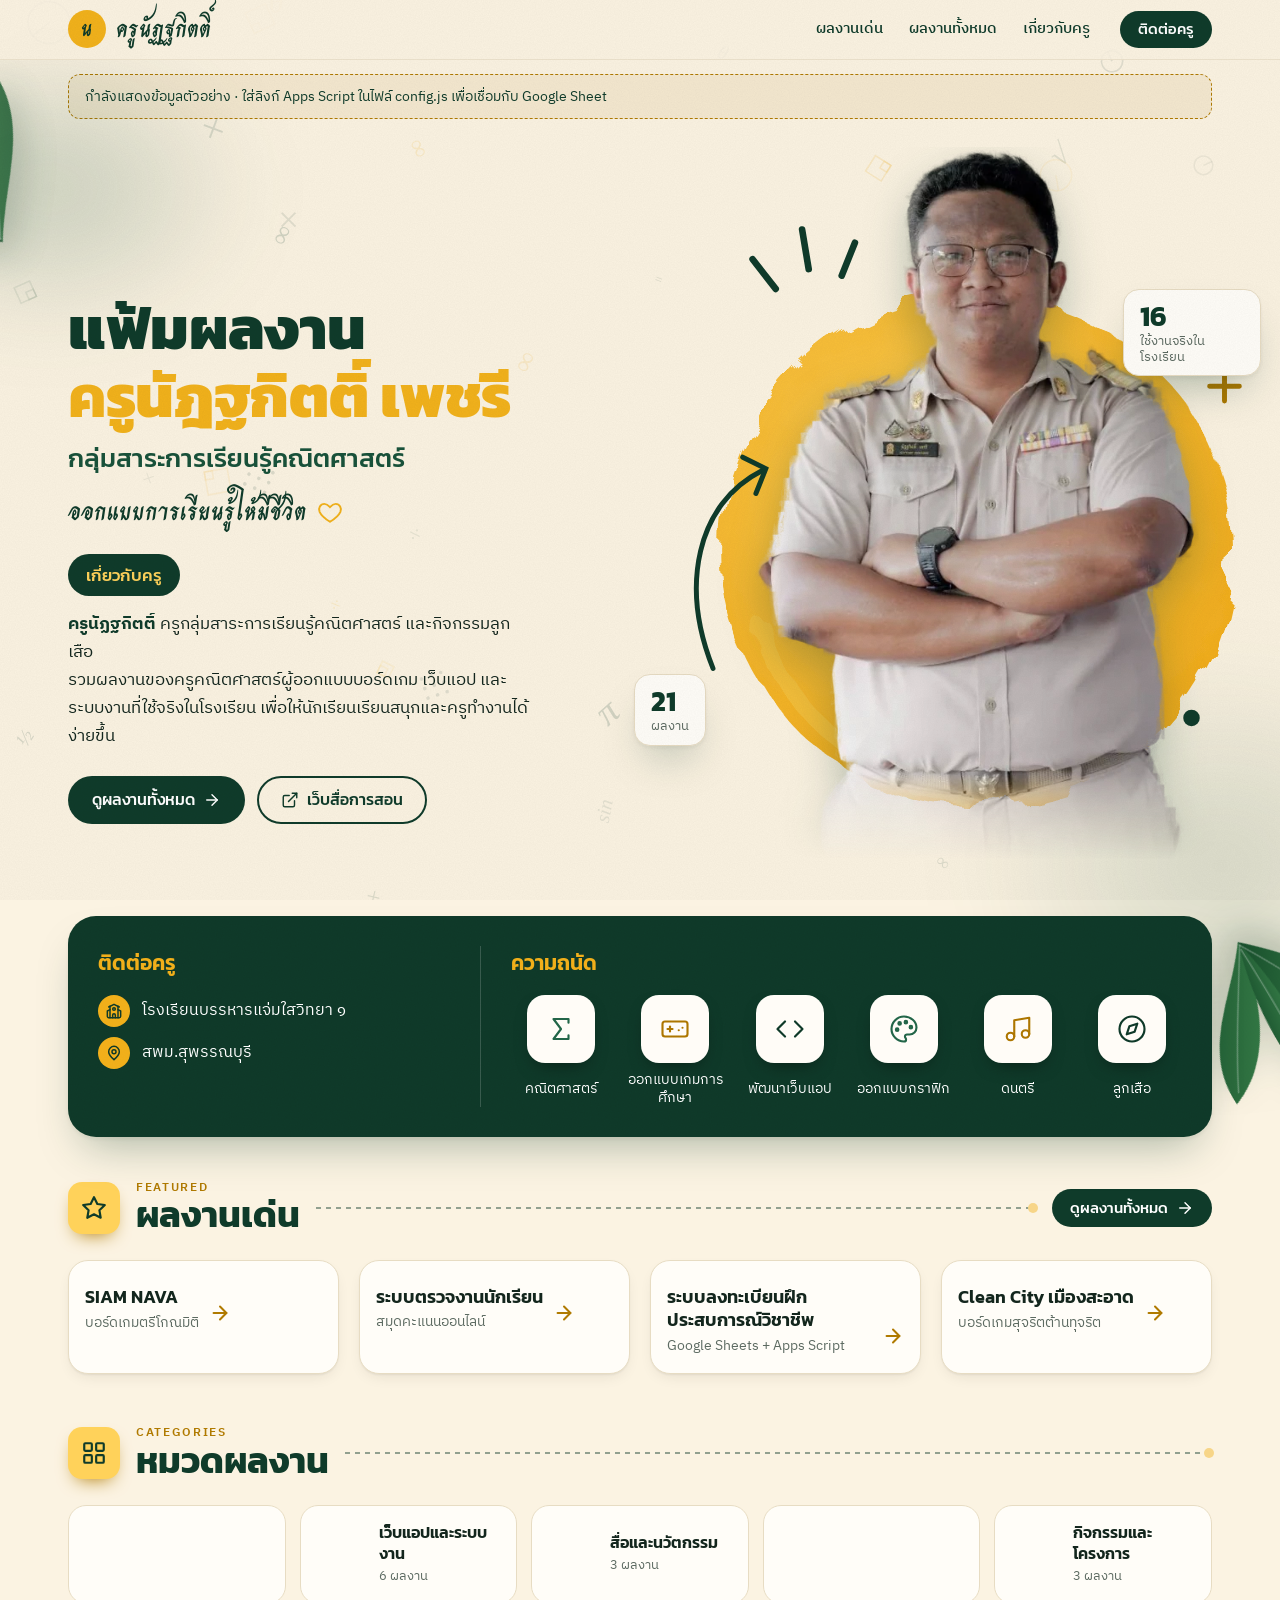
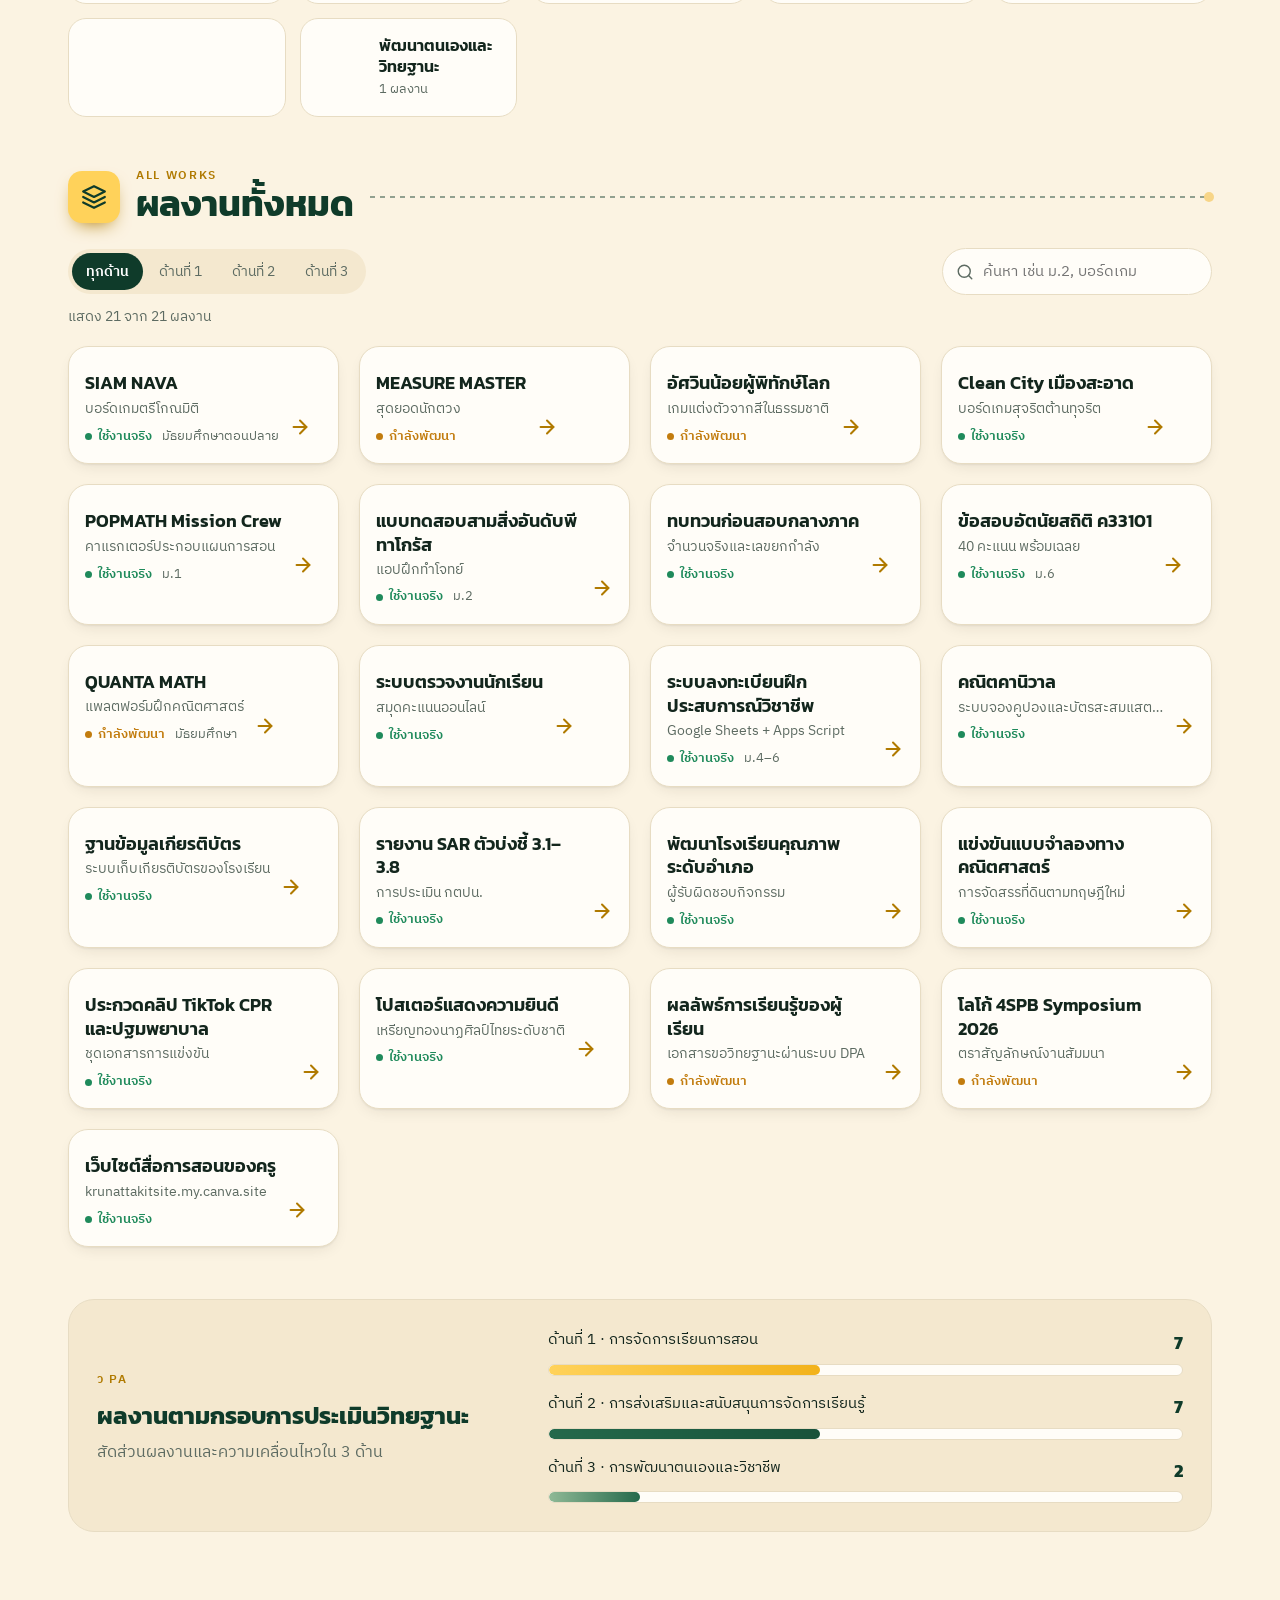
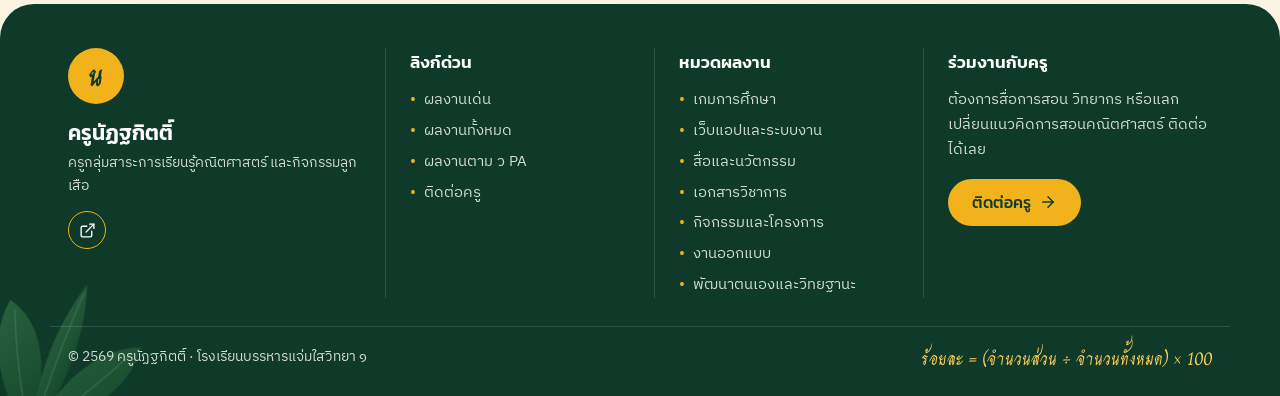
==== index.html @ 39c64e70 "เริ่มต้นเว็บแฟ้มผลงานครู: หน้าเว็บ ธีมเขียว-ทอง เอฟเฟกต์เคลื่อนไหว และโค้ดหลังบ้าน Co-Authored-By: C" ====
<!DOCTYPE html>
<html lang="th">
<head>
<meta charset="utf-8">
<meta name="viewport" content="width=device-width, initial-scale=1, viewport-fit=cover">
<title>แฟ้มผลงานครูนัฏฐกิตติ์</title>
<meta name="description" content="รวมผลงานวิชาชีพครูคณิตศาสตร์ เกมการศึกษา สื่อดิจิทัล ระบบงาน และความเคลื่อนไหวของครูนัฏฐกิตติ์ โรงเรียนบรรหารแจ่มใสวิทยา ๑">
<meta property="og:title" content="แฟ้มผลงานครูนัฏฐกิตติ์">
<meta property="og:description" content="รวมผลงานวิชาชีพครูคณิตศาสตร์ เกมการศึกษา สื่อดิจิทัล และระบบงานที่ใช้จริงในโรงเรียน">
<meta property="og:type" content="website">
<meta name="theme-color" content="#0f3b2a">
<link rel="icon" href="data:image/svg+xml,%3Csvg xmlns='http://www.w3.org/2000/svg' viewBox='0 0 64 64'%3E%3Cdefs%3E%3ClinearGradient id='g' x1='0' y1='0' x2='1' y2='1'%3E%3Cstop offset='0' stop-color='%23ffd25a'/%3E%3Cstop offset='1' stop-color='%23f0a915'/%3E%3C/linearGradient%3E%3C/defs%3E%3Crect width='64' height='64' rx='16' fill='url(%23g)'/%3E%3Ctext x='32' y='45' text-anchor='middle' font-family='sans-serif' font-weight='700' font-size='36' fill='%230f3b2a'%3E%E0%B8%99%3C/text%3E%3C/svg%3E">
<link rel="preconnect" href="https://fonts.googleapis.com">
<link rel="preconnect" href="https://fonts.gstatic.com" crossorigin>
<link rel="stylesheet" href="https://fonts.googleapis.com/css2?family=Charm:wght@700&family=IBM+Plex+Sans+Thai:wght@400;500;600&family=Kanit:wght@500;600;700;800&display=swap">
<link rel="stylesheet" href="assets/style.css">
</head>
<body>
<div id="app"><div class="wrap" style="padding-block:40px"><div class="skel"></div></div></div>
<noscript><p style="padding:24px;text-align:center">กรุณาเปิด JavaScript เพื่อดูแฟ้มผลงาน</p></noscript>
<script src="config.js"></script>
<script src="assets/app.js"></script>
<script src="assets/fx.js" defer></script>
</body>
</html>
---- assets/style.css ----
/* แฟ้มผลงานครู — สไตล์หลัก (ธีมเขียวเข้ม + เหลืองทอง)
   Layout: poster-style hero on warm paper with leaf shadows (big two-tone title, script tagline,
   portrait on a brushed gold sun, doc label), dark-green info panel, project cards with framed
   thumbnails, timeline, categories, PA panel and a four-column green footer.
   เปลี่ยนสีทั้งเว็บได้ที่ตัวแปรด้านล่างนี้ */
:root {
  --paper: #fbf3e2;
  --paper-2: #f4e8cf;
  --card: #fffdf8;
  --forest: #0f3b2a;
  --forest-2: #18523a;
  --forest-3: #24694b;
  --gold: #f2b21b;
  --gold-2: #ffd25a;
  --gold-ink: #b07a00;
  --ink: #13261d;
  --muted: #5d6b62;
  --line: #e7dcc3;
  --ok: #1f8a5b;
  --wip: #c27c0e;
  --danger: #c43b3b;
  --shadow-sm: 0 1px 2px rgba(40,30,0,.06), 0 6px 16px -6px rgba(40,30,0,.12);
  --shadow: 0 2px 4px rgba(40,30,0,.06), 0 22px 44px -16px rgba(15,59,42,.35);
  --noise: url("data:image/svg+xml,%3Csvg xmlns='http://www.w3.org/2000/svg' width='160' height='160'%3E%3Cfilter id='n'%3E%3CfeTurbulence type='fractalNoise' baseFrequency='.85' numOctaves='3' stitchTiles='stitch'/%3E%3CfeColorMatrix values='0 0 0 0 0 0 0 0 0 0 0 0 0 0 0 0 0 0 .55 0'/%3E%3C/filter%3E%3Crect width='100%25' height='100%25' filter='url(%23n)'/%3E%3C/svg%3E");
  --font-display: "Kanit", "IBM Plex Sans Thai", "Leelawadee UI", system-ui, sans-serif;
  --font-script: "Charm", "Kanit", cursive;
  --font-body: "IBM Plex Sans Thai", "Leelawadee UI", "Thonburi", system-ui, sans-serif;
  color-scheme: light;
}
* { box-sizing: border-box; }
html { scroll-behavior: smooth; }
html, body { margin: 0; }
img { max-width: 100%; }
[hidden] { display: none !important; }
body { background: var(--paper); color: var(--ink); font-family: var(--font-body); font-size: 16px; line-height: 1.65; position: relative; overflow-x: clip; }
body::after { content: ""; position: fixed; inset: 0; pointer-events: none; background-image: var(--noise); opacity: .07; z-index: 100; mix-blend-mode: multiply; }
body.locked { overflow: hidden; }
.wrap { max-width: 1180px; margin: 0 auto; padding-left: max(18px, env(safe-area-inset-left, 0px)); padding-right: max(18px, env(safe-area-inset-right, 0px)); position: relative; }
.ico { width: 20px; height: 20px; flex: none; fill: none; stroke: currentColor; stroke-width: 1.9; stroke-linecap: round; stroke-linejoin: round; }
button { font: inherit; color: inherit; }
a { color: inherit; }
:focus-visible { outline: 3px solid var(--gold); outline-offset: 2px; }

/* ---------- Buttons ---------- */
.btn { display: inline-flex; align-items: center; justify-content: center; gap: 8px; padding: 12px 22px; border-radius: 999px; border: 2px solid transparent; font-family: var(--font-display); font-weight: 500; font-size: 16px; cursor: pointer; text-decoration: none; line-height: 1.2; white-space: nowrap; transition: transform .15s, background .15s; }
.btn .ico { width: 18px; height: 18px; }
.btn:hover { transform: translateY(-1px); }
.btn-sm { padding: 8px 16px; font-size: 14.5px; }
.btn-dark { background: var(--forest); color: #fff; }
.btn-dark:hover { background: var(--forest-2); }
.btn-gold { background: var(--gold); color: var(--forest); }
.btn-gold:hover { background: var(--gold-2); }
.btn-outline { border-color: var(--forest); color: var(--forest); background: transparent; }
.btn-outline:hover { background: var(--forest); color: #fff; }
.btn-ghost { background: var(--card); border-color: var(--line); color: var(--ink); }

/* ---------- Nav ---------- */
body::before { content: ""; position: fixed; inset: 0 0 auto; height: env(safe-area-inset-top, 0px); z-index: 41; background: var(--paper); }
.nav { position: sticky; top: env(safe-area-inset-top, 0px); z-index: 40; background: color-mix(in srgb, var(--paper) 86%, transparent); backdrop-filter: blur(12px); -webkit-backdrop-filter: blur(12px); border-bottom: 1px solid color-mix(in srgb, var(--line) 70%, transparent); }
.nav .wrap { display: flex; align-items: center; gap: 18px; padding-block: 10px; }
.logo { display: flex; align-items: center; gap: 10px; text-decoration: none; }
.logo-mark { width: 38px; height: 38px; border-radius: 50%; display: grid; place-items: center; background: var(--gold); color: var(--forest); font-family: var(--font-script); font-weight: 700; font-size: 22px; }
.logo-name { font-family: var(--font-script); font-weight: 700; font-size: 24px; color: var(--forest); line-height: 1; }
.nav-links { display: flex; gap: 2px; margin-left: auto; }
.nav-links a { text-decoration: none; font-size: 15px; color: var(--forest); padding: 7px 12px; border-radius: 999px; font-weight: 500; }
.nav-links a:hover { background: var(--paper-2); }
.notice { margin-top: 14px; padding: 10px 16px; border-radius: 12px; background: var(--paper-2); color: var(--forest); font-size: 14px; border: 1px dashed var(--gold-ink); }

/* ---------- Hero ---------- */
.hero { position: relative; overflow-x: clip; overflow-y: visible; padding-block: 28px 56px; }
.shade { position: absolute; border-radius: 50%; filter: blur(40px); pointer-events: none; }
.shade.s1 { width: 420px; height: 300px; left: -160px; top: -80px; background: radial-gradient(closest-side, rgba(24,82,58,.22), transparent); }
.shade.s2 { width: 520px; height: 420px; right: -200px; bottom: -160px; background: radial-gradient(closest-side, rgba(24,82,58,.16), transparent); }
.leaf { position: absolute; width: 220px; height: 220px; transform: rotate(var(--r)); pointer-events: none; filter: drop-shadow(0 18px 18px rgba(15,59,42,.25)); }
.leaf.l1 { left: -110px; top: -90px; opacity: .9; }
.leaf.l2 { right: -60px; bottom: -40px; width: 200px; height: 200px; }
.leaf.l3 { left: -60px; bottom: -50px; width: 180px; height: 180px; opacity: .5; }
.hero-grid { display: grid; grid-template-columns: minmax(0, .92fr) minmax(0, 1.08fr); gap: 24px; align-items: end; }
.hero-text { padding-bottom: 36px; }
.hero-text { position: relative; z-index: 2; }
.title { font-family: var(--font-display); font-weight: 800; font-size: clamp(34px, 4.7vw, 60px); line-height: 1.14; letter-spacing: -.005em; color: var(--forest); margin: 4px 0 18px; }
.title .gold { color: var(--gold); }
.title .dot { font-style: normal; color: var(--forest); }
.title .t-sub { display: block; font-size: .44em; font-weight: 500; letter-spacing: 0; margin-top: 12px; color: var(--forest-2); }
.tagline { display: flex; align-items: center; gap: 10px; font-family: var(--font-script); font-size: 25px; color: var(--forest); margin: 0 0 22px; font-weight: 700; }
.heart { width: 26px; height: 26px; fill: none; stroke: var(--gold); stroke-width: 1.8; }
.pill-dark { display: inline-block; background: var(--forest); color: var(--gold-2); padding: 7px 18px; border-radius: 999px; font-family: var(--font-display); font-weight: 500; font-size: 17px; }
.intro { max-width: 46ch; margin: 14px 0 0; font-size: 17px; color: var(--ink); }
.intro b { color: var(--forest); }
.hero-actions { display: flex; flex-wrap: wrap; gap: 12px; margin-top: 26px; }
.hero-visual { position: relative; z-index: 1; display: grid; justify-items: end; gap: 12px; }
.portrait { position: relative; width: min(660px, 112%); aspect-ratio: 1 / 1.08; justify-self: end; margin-right: -6%; margin-top: 0; }
.portrait .brush { position: absolute; left: 4%; top: 14%; width: 92%; height: 85%; }
.portrait canvas { position: absolute; inset: 8% 0 0 0; width: 100%; height: 92%; }
.portrait .person { position: absolute; left: 0; right: 0; bottom: 0; width: 100%; height: 100%; }
.portrait .person { object-fit: contain; object-position: bottom center; filter: drop-shadow(0 18px 22px rgba(15,59,42,.28)); -webkit-mask-image: linear-gradient(to bottom, #000 88%, transparent); mask-image: linear-gradient(to bottom, #000 88%, transparent); }
.portrait .doodles { position: absolute; inset: 0; width: 100%; height: 100%; pointer-events: none; }
.stat-chip { position: absolute; background: var(--card); border-radius: 16px; padding: 10px 16px; box-shadow: var(--shadow); display: grid; line-height: 1.2; border: 1px solid var(--line); }
.stat-chip b { font-family: var(--font-display); font-weight: 700; font-size: 28px; color: var(--forest); }
.stat-chip span { font-size: 13px; color: var(--muted); max-width: 13ch; }
.stat-chip.c1 { left: -2%; bottom: 16%; z-index: 2; }
.stat-chip.c2 { right: 7%; top: 20%; z-index: 2; }
@media (prefers-reduced-motion: no-preference) {
  .stat-chip { animation: bob 7s ease-in-out infinite; } .stat-chip.c2 { animation-delay: -3s; }
  @keyframes bob { 50% { transform: translateY(-8px); } }
  .rise { animation: rise .7s cubic-bezier(.2,.8,.3,1) both; }
  .rise.d1 { animation-delay: .08s; } .rise.d2 { animation-delay: .16s; } .rise.d3 { animation-delay: .24s; }
  @keyframes rise { from { transform: translateY(14px); opacity: .001; } }
}

/* ---------- Info panel ---------- */
.info-panel { position: relative; z-index: 2; background: var(--forest); color: #fff; border-radius: 28px; padding: 30px; display: grid; grid-template-columns: minmax(0, .8fr) minmax(0, 1.4fr); gap: 30px; box-shadow: var(--shadow); overflow: hidden; }
.info-panel::before { content: ""; position: absolute; inset: 0; background-image: var(--noise); opacity: .12; mix-blend-mode: overlay; pointer-events: none; }
.info-panel h3 { font-family: var(--font-display); font-weight: 600; font-size: 21px; color: var(--gold); margin: 0 0 14px; }
.info-contact { border-right: 1px solid rgba(255,255,255,.18); padding-right: 24px; min-width: 0; }
.info-contact ul { list-style: none; margin: 0; padding: 0; display: grid; gap: 10px; }
.info-contact li { display: flex; align-items: center; gap: 12px; font-size: 15.5px; min-width: 0; }
.info-contact li a, .info-contact li span:last-child { overflow-wrap: anywhere; text-decoration: none; }
.info-contact a:hover { color: var(--gold-2); }
.ci { width: 32px; height: 32px; border-radius: 50%; background: var(--gold); color: var(--forest); display: grid; place-items: center; flex: none; }
.ci .ico { width: 16px; height: 16px; stroke-width: 2.2; }
.skill-tiles { display: grid; grid-template-columns: repeat(auto-fill, minmax(96px, 1fr)); gap: 14px; }
.skill { display: grid; justify-items: center; gap: 8px; text-align: center; font-size: 14px; line-height: 1.3; }
.sk-ico { width: 68px; height: 68px; border-radius: 18px; background: var(--card); color: var(--forest); display: grid; place-items: center; box-shadow: 0 8px 18px -8px rgba(0,0,0,.5); }
.sk-ico .ico { width: 30px; height: 30px; stroke-width: 1.7; }
.skill:nth-child(3n+1) .sk-ico { color: var(--forest-3); }
.skill:nth-child(3n+2) .sk-ico { color: var(--gold-ink); }

/* ---------- Section heads ---------- */
section.block { padding-block: 44px 8px; }
.sec-head { display: flex; align-items: center; gap: 16px; margin-bottom: 24px; flex-wrap: wrap; }
.sec-ico { width: 52px; height: 52px; border-radius: 14px; background: var(--gold-2); color: var(--forest); display: grid; place-items: center; box-shadow: 0 8px 18px -8px var(--gold-ink); flex: none; }
.sec-ico .ico { width: 26px; height: 26px; stroke-width: 2; }
.sec-t { display: grid; line-height: 1.15; }
.kicker { font-size: 12px; font-weight: 600; letter-spacing: .14em; color: var(--gold-ink); }
.sec-head h2 { font-family: var(--font-display); font-weight: 700; font-size: clamp(26px, 3.4vw, 36px); margin: 0; color: var(--forest); }
.dash { flex: 1; min-width: 40px; height: 2px; background-image: linear-gradient(90deg, var(--forest) 50%, transparent 50%); background-size: 10px 2px; opacity: .45; position: relative; }
.dash::after { content: ""; position: absolute; right: -2px; top: -4px; width: 10px; height: 10px; border-radius: 50%; background: var(--gold); }

/* ---------- Project cards ---------- */
.proj-grid { display: grid; grid-template-columns: repeat(auto-fill, minmax(250px, 1fr)); gap: 20px; }
.proj { background: var(--card); border: 1px solid var(--line); border-radius: 20px; padding: 10px; display: flex; flex-direction: column; gap: 4px; cursor: pointer; text-align: left; box-shadow: var(--shadow-sm); transition: transform .2s, box-shadow .2s; min-width: 0; }
.proj:hover { transform: translateY(-4px); box-shadow: var(--shadow); }
.thumb { aspect-ratio: 4 / 3; max-width: 100%; position: relative; overflow: hidden; border-radius: 14px; color: #fff; isolation: isolate; background: radial-gradient(120% 90% at 80% 10%, var(--forest-3), var(--forest) 70%); }
.thumb::after { content: ""; position: absolute; inset: 0; background-image: var(--noise); opacity: .25; mix-blend-mode: overlay; z-index: 1; pointer-events: none; }
.thumb .art, .thumb img { position: absolute; inset: 0; width: 100%; height: 100%; transition: transform .4s; }
.thumb img { object-fit: cover; z-index: 0; }
.proj:hover .thumb img, .proj:hover .thumb .art, .tl-card:hover .thumb .art { transform: scale(1.04); }
.thumb .tag { position: absolute; left: 10px; top: 10px; display: inline-flex; align-items: center; gap: 6px; padding: 4px 10px; border-radius: 999px; background: rgba(255,253,248,.92); color: var(--forest); font-size: 12.5px; font-weight: 600; z-index: 2; }
.thumb .tag .ico { width: 14px; height: 14px; stroke-width: 2; }
.thumb .count { position: absolute; right: 10px; bottom: 10px; display: inline-flex; gap: 5px; align-items: center; padding: 3px 9px; border-radius: 999px; background: rgba(15,59,42,.7); font-size: 12px; z-index: 2; }
.thumb .count .ico { width: 13px; height: 13px; stroke-width: 2; }
.proj-body { display: flex; align-items: flex-end; gap: 10px; padding: 10px 6px 6px; }
.proj-t { flex: 1; min-width: 0; display: grid; gap: 2px; }
.proj h3 { margin: 0; font-family: var(--font-display); font-weight: 600; font-size: 18px; line-height: 1.3; color: var(--ink); }
.proj .sub { font-size: 14px; color: var(--muted); overflow: hidden; text-overflow: ellipsis; white-space: nowrap; }
.proj .meta { display: flex; gap: 10px; font-size: 13px; color: var(--muted); margin-top: 4px; }
.arrow { color: var(--gold-ink); flex: none; transition: transform .2s; }
.arrow .ico { width: 22px; height: 22px; stroke-width: 2.2; }
.proj:hover .arrow { transform: translateX(4px); }
.status { display: inline-flex; align-items: center; gap: 6px; font-weight: 600; color: var(--s); }
.status::before { content: ""; width: 7px; height: 7px; border-radius: 50%; background: var(--s); }
.chip { display: inline-block; font-size: 12.5px; padding: 3px 11px; border-radius: 999px; background: var(--paper-2); color: var(--forest); }
.chips { display: flex; flex-wrap: wrap; gap: 6px; }
.empty { grid-column: 1 / -1; text-align: center; padding: 48px 16px; color: var(--muted); border: 2px dashed var(--line); border-radius: 20px; display: grid; justify-items: center; gap: 10px; background: var(--card); }
.empty .ico { width: 36px; height: 36px; color: var(--gold-ink); }

/* ---------- Categories ---------- */
.cats { display: grid; grid-template-columns: repeat(auto-fill, minmax(200px, 1fr)); gap: 14px; }
.cat { background: var(--card); border: 1px solid var(--line); border-radius: 18px; padding: 16px; display: flex; align-items: center; gap: 14px; cursor: pointer; text-align: left; transition: transform .2s, border-color .2s, background .2s; min-width: 0; }
.cat:hover { transform: translateY(-2px); border-color: var(--gold); }
.cat[aria-pressed="true"] { background: var(--forest); border-color: var(--forest); color: #fff; }
.cat[aria-pressed="true"] .cat-n { color: var(--gold-2); }
.gicon { width: 48px; height: 48px; border-radius: 14px; display: grid; place-items: center; background: var(--gold-2); color: var(--forest); flex: none; }
.gicon .ico { width: 24px; height: 24px; }
.cat-txt { min-width: 0; display: grid; gap: 2px; }
.cat-t { font-family: var(--font-display); font-weight: 600; font-size: 16px; line-height: 1.3; display: block; }
.cat-n { font-size: 13px; color: var(--muted); display: block; }

/* ---------- Toolbar ---------- */
.toolbar { display: flex; flex-wrap: wrap; align-items: center; gap: 10px; margin-bottom: 18px; }
.seg { display: inline-flex; background: var(--paper-2); border-radius: 999px; padding: 4px; gap: 2px; flex-wrap: wrap; }
.seg button { border: 0; background: transparent; padding: 7px 14px; border-radius: 999px; cursor: pointer; font-size: 14px; color: var(--muted); }
.seg button[aria-pressed="true"] { background: var(--forest); color: #fff; font-weight: 600; }
.searchbox { position: relative; margin-left: auto; }
.searchbox .ico { position: absolute; left: 14px; top: 50%; transform: translateY(-50%); color: var(--muted); width: 18px; height: 18px; }
.searchbox input { padding: 10px 16px 10px 40px; border-radius: 999px; border: 1.5px solid var(--line); background: var(--card); color: var(--ink); font: 15px var(--font-body); width: 270px; max-width: 100%; }
.result-note { width: 100%; font-size: 14px; color: var(--muted); }
.result-note button { border: 0; background: none; color: var(--gold-ink); cursor: pointer; padding: 0; font-weight: 600; }

/* ---------- Timeline ---------- */
.timeline { display: grid; }
.tl-year { font-family: var(--font-display); font-weight: 600; font-size: 16px; color: var(--gold-ink); padding: 4px 0 12px; display: flex; align-items: center; gap: 10px; }
.tl-year::after { content: ""; flex: 1; height: 1px; background: var(--line); }
.tl-item { display: grid; grid-template-columns: 70px 22px minmax(0,1fr); gap: 0 12px; }
.tl-date { text-align: right; padding-top: 14px; color: var(--forest); }
.tl-date b { display: block; font-family: var(--font-display); font-weight: 700; font-size: 28px; line-height: 1; }
.tl-date span { font-size: 13px; color: var(--muted); }
.tl-rail { position: relative; display: flex; justify-content: center; }
.tl-rail::before { content: ""; position: absolute; top: 0; bottom: 0; width: 2px; background: var(--line); }
.tl-rail i { position: relative; margin-top: 20px; width: 14px; height: 14px; border-radius: 50%; background: var(--gold); box-shadow: 0 0 0 4px var(--paper), 0 0 0 6px var(--gold); }
.tl-card { display: grid; grid-template-columns: 180px minmax(0,1fr); background: var(--card); border: 1px solid var(--line); border-radius: 20px; padding: 10px; gap: 14px; margin-bottom: 16px; cursor: pointer; text-align: left; transition: transform .2s, box-shadow .2s; min-width: 0; }
.tl-card:hover { transform: translateY(-3px); box-shadow: var(--shadow); }
.tl-card .thumb { aspect-ratio: 4 / 3; }
.tl-body { padding: 4px 6px; display: grid; gap: 6px; align-content: start; min-width: 0; }
.tl-body h3 { margin: 0; font-family: var(--font-display); font-size: 19px; font-weight: 600; line-height: 1.3; color: var(--ink); }
.tl-body p { margin: 0; font-size: 14.5px; color: var(--muted); }
.tl-badges { display: flex; flex-wrap: wrap; gap: 6px; }
.medal { display: inline-flex; align-items: center; gap: 6px; padding: 3px 12px 3px 4px; border-radius: 999px; font-size: 13px; font-weight: 600; color: #fff; background: linear-gradient(135deg, var(--m1), var(--m2)); }
.medal i { width: 18px; height: 18px; border-radius: 50%; background: rgba(255,255,255,.4); display: grid; place-items: center; font-style: normal; }
.medal i .ico { width: 12px; height: 12px; stroke-width: 2.4; }
.medal.gold { --m1: #ffd25a; --m2: #e0a00e; color: #3d2c00; }
.medal.silver { --m1: #e3e7ea; --m2: #9aa4ad; color: #26303a; }
.medal.bronze { --m1: #e6ac78; --m2: #a5642c; }
.medal.blue { --m1: var(--forest-3); --m2: var(--forest); }
.scope { display: inline-flex; align-items: center; padding: 3px 10px; border-radius: 999px; font-size: 12.5px; border: 1px solid var(--line); color: var(--muted); }
.tl-more { display: flex; justify-content: center; }

/* ---------- PA panel ---------- */
.pa-panel { background: var(--paper-2); border-radius: 26px; padding: 28px; display: grid; grid-template-columns: minmax(0, .8fr) minmax(0, 1.2fr); gap: 28px; align-items: center; border: 1px solid var(--line); }
.pa-panel h3 { font-family: var(--font-display); font-weight: 700; font-size: 24px; color: var(--forest); margin: 4px 0; }
.pa-panel p { margin: 0; color: var(--muted); }
.pa-list { display: grid; gap: 16px; }
.pa-row { display: grid; gap: 6px; }
.pa-row .top { display: flex; justify-content: space-between; gap: 12px; font-size: 15px; }
.pa-row .top b { font-family: var(--font-display); color: var(--forest); font-size: 18px; }
.bar { height: 12px; border-radius: 999px; background: var(--card); overflow: hidden; border: 1px solid var(--line); }
.bar i { display: block; height: 100%; border-radius: inherit; background: linear-gradient(90deg, var(--gold-2), var(--gold)); }
.pa-row:nth-child(2) .bar i { background: linear-gradient(90deg, var(--forest-3), var(--forest-2)); }
.pa-row:nth-child(3) .bar i { background: linear-gradient(90deg, #8fb996, var(--forest-3)); }

/* ---------- Footer ---------- */
.foot { margin-top: 64px; background: var(--forest); color: rgba(255,255,255,.82); position: relative; overflow: hidden; border-radius: 34px 34px 0 0; }
.foot::before { content: ""; position: absolute; inset: 0; background-image: var(--noise); opacity: .12; mix-blend-mode: overlay; pointer-events: none; }
.foot-grid { display: grid; grid-template-columns: 1.2fr 1fr 1fr 1.2fr; gap: 28px; padding-block: 44px 28px; }
.foot-grid > div { min-width: 0; }
.foot-grid > div + div { border-left: 1px solid rgba(255,255,255,.14); padding-left: 24px; }
.foot-mark { width: 56px; height: 56px; border-radius: 50%; background: var(--gold); color: var(--forest); display: grid; place-items: center; font-family: var(--font-script); font-weight: 700; font-size: 30px; margin-bottom: 12px; }
.foot-brand b { display: block; font-family: var(--font-display); font-weight: 600; font-size: 21px; color: #fff; }
.foot-brand > span:not(.foot-mark) { display: block; font-size: 14px; }
.socials { display: flex; gap: 8px; margin-top: 14px; }
.socials a { width: 38px; height: 38px; border-radius: 50%; border: 1.5px solid var(--gold); color: #fff; display: grid; place-items: center; }
.socials a:hover { background: var(--gold); color: var(--forest); }
.socials .ico { width: 17px; height: 17px; }
.foot h4 { font-family: var(--font-display); font-weight: 600; font-size: 17px; color: #fff; margin: 0 0 12px; }
.foot ul { list-style: none; margin: 0; padding: 0; display: grid; gap: 6px; font-size: 15px; }
.foot li::before { content: "•"; color: var(--gold); margin-right: 8px; }
.foot ul a { text-decoration: none; }
.foot ul a:hover { color: var(--gold-2); }
.foot p { margin: 0 0 16px; font-size: 15px; }
.foot-bottom { border-top: 1px solid rgba(255,255,255,.14); padding-block: 18px 22px; display: flex; flex-wrap: wrap; justify-content: space-between; gap: 8px 24px; font-size: 14px; }
.formula { font-family: var(--font-script); font-size: 18px; color: var(--gold-2); }

/* ---------- Modal ---------- */
.overlay { position: fixed; inset: 0; z-index: 60; background: rgba(8,30,20,.55); backdrop-filter: blur(6px); -webkit-backdrop-filter: blur(6px); display: grid; place-items: center; padding: max(16px, env(safe-area-inset-top, 0px)) max(16px, env(safe-area-inset-right, 0px)) max(16px, env(safe-area-inset-bottom, 0px)) max(16px, env(safe-area-inset-left, 0px)); }
.modal { background: var(--card); border-radius: 26px; width: min(900px, 100%); max-height: 100%; overflow: auto; box-shadow: 0 30px 80px rgba(0,0,0,.4); position: relative; }
@media (prefers-reduced-motion: no-preference) { .modal { animation: pop .25s cubic-bezier(.2,.8,.3,1); } @keyframes pop { from { transform: translateY(16px) scale(.98); opacity: 0; } } }
.modal-hero { position: relative; aspect-ratio: 21 / 9; max-width: 100%; overflow: hidden; color: #fff; background: radial-gradient(120% 90% at 80% 10%, var(--forest-3), var(--forest) 70%); }
.modal-hero .art, .modal-hero img { position: absolute; inset: 0; width: 100%; height: 100%; }
.modal-hero img { object-fit: contain; background: var(--forest); }
.icon-btn { width: 42px; height: 42px; border-radius: 50%; border: 1px solid var(--line); background: var(--card); display: grid; place-items: center; cursor: pointer; flex: none; color: var(--forest); }
.modal-hero .close { position: absolute; right: 14px; top: 14px; z-index: 2; }
.modal-body { padding: 22px; display: grid; gap: 16px; }
.d-title { display: grid; gap: 6px; }
.d-title h2 { margin: 0; font-family: var(--font-display); font-weight: 700; font-size: clamp(24px, 3vw, 32px); line-height: 1.25; color: var(--forest); }
.d-title .sub { color: var(--muted); font-weight: 500; }
.thumbs { display: flex; gap: 8px; overflow-x: auto; padding-bottom: 4px; }
.thumbs button { border: 2px solid transparent; border-radius: 10px; padding: 0; width: 80px; height: 56px; flex: none; overflow: hidden; cursor: pointer; background: var(--paper-2); }
.thumbs button[aria-pressed="true"] { border-color: var(--gold); }
.thumbs img { width: 100%; height: 100%; object-fit: cover; }
.detail-grid { display: grid; grid-template-columns: minmax(0,1.6fr) minmax(0,1fr); gap: 20px; }
.detail-grid p { margin: 0; white-space: pre-line; }
.facts { display: grid; gap: 12px; align-content: start; background: var(--paper-2); border-radius: 18px; padding: 16px; }
.fact { display: flex; gap: 10px; align-items: flex-start; font-size: 14.5px; }
.fact .ico { color: var(--gold-ink); width: 18px; height: 18px; margin-top: 3px; }
.fact small { display: block; color: var(--muted); font-size: 12.5px; }
.files { display: grid; gap: 8px; }
.file { display: flex; align-items: center; gap: 10px; padding: 10px 12px; border: 1px solid var(--line); border-radius: 12px; text-decoration: none; color: inherit; background: var(--card); }
.file .ico { color: var(--danger); }
.modal-foot { display: flex; flex-wrap: wrap; gap: 10px; justify-content: flex-end; padding: 14px 22px; border-top: 1px solid var(--line); position: sticky; bottom: 0; background: var(--card); }
.modal-foot .left { margin-right: auto; display: flex; gap: 8px; }
.modal-foot .btn-primary { background: var(--forest); color: #fff; }
.toast { position: fixed; left: 50%; transform: translateX(-50%); bottom: calc(20px + env(safe-area-inset-bottom, 0px)); z-index: 70; background: var(--forest); color: #fff; padding: 11px 18px; border-radius: 999px; font-size: 14.5px; box-shadow: var(--shadow); max-width: calc(100% - 32px); }
.skel { background: linear-gradient(90deg, var(--paper-2), var(--card), var(--paper-2)); background-size: 200% 100%; border-radius: 24px; min-height: 320px; }
@media (prefers-reduced-motion: no-preference) { .skel { animation: sk 1.4s infinite linear; } @keyframes sk { to { background-position: -200% 0; } } }

/* ---------- Responsive ---------- */
@media (max-width: 960px) {
  .nav-links { display: none; }
  .nav .btn { margin-left: auto; }
  .hero-grid { grid-template-columns: 1fr; }
  .hero-visual { justify-items: center; order: -1; }
  .portrait { width: min(520px, 100%); justify-self: center; margin-right: 0; }
  .info-panel { grid-template-columns: 1fr; }
  .info-contact { border-right: 0; padding-right: 0; border-bottom: 1px solid rgba(255,255,255,.18); padding-bottom: 22px; }
  .pa-panel { grid-template-columns: 1fr; }
  .foot-grid { grid-template-columns: 1fr 1fr; }
  .foot-grid > div + div { border-left: 0; padding-left: 0; }
  .detail-grid { grid-template-columns: 1fr; }
}
@media (max-width: 600px) {
  .hero-visual { order: 0; }
  .title { font-size: 33px; }
  .hero-text { padding-bottom: 0; }
  .tagline { font-size: 21px; }
  .leaf.l1 { width: 150px; height: 150px; left: -60px; top: -50px; }
  .leaf.l2 { width: 140px; height: 140px; }
  .stat-chip b { font-size: 22px; }
  .stat-chip.c2 { top: 34%; }
  .title .t-sub { font-size: .56em; }
  .stat-chip.c1 { bottom: 10%; }
  .info-panel { padding: 22px; border-radius: 22px; }
  .skill-tiles { grid-template-columns: repeat(3, minmax(0,1fr)); }
  .sk-ico { width: 58px; height: 58px; }
  .sec-ico { width: 44px; height: 44px; }
  .sec-head .btn { display: none; }
  .searchbox { margin-left: 0; width: 100%; } .searchbox input { width: 100%; }
  .tl-item { grid-template-columns: 48px 16px minmax(0,1fr); gap: 0 8px; }
  .tl-date b { font-size: 21px; }
  .tl-card { grid-template-columns: 1fr; }
  .tl-card .thumb { aspect-ratio: 16 / 9; }
  .foot-grid { grid-template-columns: 1fr; }
  .modal-hero { aspect-ratio: 16 / 10; }
  .logo-name { font-size: 21px; }
}
@media (prefers-reduced-motion: reduce) { html { scroll-behavior: auto; } .proj, .cat, .tl-card, .btn, .thumb img, .thumb .art { transition: none; } }

/* =====================================================================
   เอฟเฟกต์เคลื่อนไหว (คู่กับ assets/fx.js)
   ===================================================================== */
.fx-bg { position: fixed; inset: 0; width: 100%; height: 100%; z-index: 0; pointer-events: none; }
.fx-burst { position: fixed; inset: 0; width: 100%; height: 100%; z-index: 90; pointer-events: none; }
#app { position: relative; z-index: 1; }
.fx-progress { position: fixed; left: 0; right: 0; top: 0; height: 3px; z-index: 95; background: linear-gradient(90deg, var(--gold), var(--gold-2), var(--forest-3)); transform-origin: 0 50%; transform: scaleX(0); pointer-events: none; }

/* กดแล้วยุบ + คลื่นวงน้ำ */
.fx-host { overflow: hidden; isolation: isolate; }
.btn.fx-host, .seg button.fx-host, .icon-btn.fx-host, .socials a.fx-host, .nav-links a.fx-host { overflow: hidden; }
.fx-ripple { position: absolute; border-radius: 50%; pointer-events: none; background: radial-gradient(circle, rgba(255,210,90,.55) 0%, rgba(255,210,90,.25) 35%, transparent 65%); transform: scale(0); opacity: 1; animation: fx-ripple .65s cubic-bezier(.2,.7,.3,1) forwards; z-index: 3; mix-blend-mode: multiply; }
.btn-dark .fx-ripple, .cat[aria-pressed="true"] .fx-ripple, .seg button[aria-pressed="true"] .fx-ripple { mix-blend-mode: screen; }
@keyframes fx-ripple { to { transform: scale(1); opacity: 0; } }
.btn:active, .seg button:active, .icon-btn:active, .socials a:active { transform: scale(.94) !important; transition-duration: .08s; }
.proj:active, .cat:active, .tl-card:active { scale: .97; transition: scale .08s; }
.btn, .proj, .cat, .tl-card { transition: transform .25s cubic-bezier(.2,.8,.3,1), box-shadow .25s, background .2s, border-color .2s, translate .25s cubic-bezier(.2,.8,.3,1), scale .2s; }

/* ปุ่มมีแสงวิ่งผ่าน */
.btn-dark, .btn-gold { position: relative; overflow: hidden; }
.btn-dark::after, .btn-gold::after { content: ""; position: absolute; top: 0; bottom: 0; left: -60%; width: 40%; background: linear-gradient(100deg, transparent, rgba(255,255,255,.35), transparent); transform: skewX(-20deg); pointer-events: none; }
.btn-dark:hover::after, .btn-gold:hover::after { animation: fx-shine .7s ease; }
@keyframes fx-shine { to { left: 130%; } }
.btn .ico { transition: transform .25s; }
.btn:hover .ico { transform: translateX(3px); }

/* การ์ดเอียง + แสงตามเมาส์ */
.proj, .tl-card, .cat, .info-panel { transform-style: preserve-3d; will-change: transform; }
.proj::before, .tl-card::before, .cat::before { content: ""; position: absolute; inset: 0; border-radius: inherit; pointer-events: none; opacity: 0; transition: opacity .3s; background: radial-gradient(320px circle at var(--mx, 50%) var(--my, 50%), rgba(255,214,110,.16), transparent 60%); z-index: 1; }
.proj, .tl-card, .cat { position: relative; }
.fx-tilting::before { opacity: 1; }
.fx-tilting { box-shadow: var(--shadow) !important; }
.info-panel.fx-tilting { transform-style: flat; }

/* เนื้อหาค่อย ๆ ปรากฏตอนเลื่อน */
.fx .rv { transition: opacity .7s cubic-bezier(.2,.8,.3,1) var(--d, 0ms), transform .7s cubic-bezier(.2,.8,.3,1) var(--d, 0ms), box-shadow .25s, border-color .2s, background .2s; }
.fx .rv:not(.in) { opacity: 0; transform: translateY(28px) scale(.98); }
.fx .sec-head.rv:not(.in) { transform: translateX(-24px); }
.fx .sec-head .dash { transform-origin: 0 50%; transition: transform 1s cubic-bezier(.2,.8,.3,1) .2s; }
.fx .sec-head.rv:not(.in) .dash { transform: scaleX(0); }
.fx .sec-head .sec-ico { transition: transform .6s cubic-bezier(.3,1.6,.5,1) .1s; }
.fx .sec-head.rv:not(.in) .sec-ico { transform: scale(.4) rotate(-30deg); }
.fx .pa-panel .bar i { transition: width 1.2s cubic-bezier(.2,.8,.3,1) .3s; }
.fx .pa-panel.rv:not(.in) .bar i { width: 0 !important; }

@media (prefers-reduced-motion: no-preference) {
  /* ใบไม้ไหวตามลม */
  .leaf { transform-origin: 50% 95%; animation: fx-sway 6s ease-in-out infinite; }
  .leaf.l2 { animation-duration: 7.5s; animation-delay: -2s; }
  .leaf.l3 { animation-duration: 9s; animation-delay: -4s; }
  @keyframes fx-sway { 0%, 100% { transform: rotate(var(--r)); } 50% { transform: rotate(calc(var(--r) + 6deg)) translateY(-4px); } }

  /* วงกลมทองหมุนช้า ๆ และหายใจ + รูปขยับตามเมาส์ */
  .portrait .brush { transform-origin: 50% 50%; animation: fx-sun 40s linear infinite, fx-breathe 6s ease-in-out infinite; }
  @keyframes fx-sun { to { rotate: 360deg; } }
  @keyframes fx-breathe { 50% { scale: 1.035; } }
  .portrait .person { transform: translate(var(--px, 0), var(--py, 0)); transition: transform .4s cubic-bezier(.2,.8,.3,1); }
  .portrait .brush { translate: calc(var(--px, 0px) * -.6) calc(var(--py, 0px) * -.6); transition: translate .5s cubic-bezier(.2,.8,.3,1); }
  .portrait .doodles { translate: calc(var(--px, 0px) * 1.4) calc(var(--py, 0px) * 1.4); transition: translate .45s; }
  .doodles .rays { transform-box: fill-box; transform-origin: 50% 100%; animation: fx-rays 2.4s ease-in-out infinite; }
  @keyframes fx-rays { 0%, 100% { opacity: 1; scale: 1; } 50% { opacity: .45; scale: .82; } }
  .doodles .twinkle { transform-box: fill-box; transform-origin: center; animation: fx-twinkle 3s ease-in-out infinite; }
  @keyframes fx-twinkle { 0%, 100% { rotate: 0deg; scale: 1; } 50% { rotate: 90deg; scale: 1.35; } }
  .doodles .arrow-d path:first-child { stroke-dasharray: 1; stroke-dashoffset: 1; animation: fx-draw 1.4s cubic-bezier(.6,0,.3,1) .6s forwards; }
  @keyframes fx-draw { to { stroke-dashoffset: 0; } }

  /* ชื่อครูมีประกายทองวิ่ง */
  .title .gold { background: linear-gradient(100deg, var(--gold) 0%, var(--gold) 40%, #ffe9a6 50%, var(--gold) 60%, var(--gold) 100%); background-size: 250% 100%; -webkit-background-clip: text; background-clip: text; color: transparent; animation: fx-gold 5s ease-in-out 1.2s infinite; }
  @keyframes fx-gold { 0% { background-position: 100% 0; } 45%, 100% { background-position: 0% 0; } }
  .heart { animation: fx-beat 1.8s ease-in-out infinite; transform-origin: center; }
  @keyframes fx-beat { 0%, 60%, 100% { transform: scale(1); } 15% { transform: scale(1.25); } 30% { transform: scale(.95); } 45% { transform: scale(1.12); } }

  /* ไอคอนหมวดเด้งเมื่อชี้ */
  .cat:hover .gicon, .sec-head:hover .sec-ico { animation: fx-wiggle .6s cubic-bezier(.3,1.6,.5,1); }
  @keyframes fx-wiggle { 30% { transform: rotate(-12deg) scale(1.12); } 60% { transform: rotate(8deg) scale(1.05); } }
  .sk-ico { transition: transform .3s cubic-bezier(.3,1.6,.5,1), background .2s; }
  .skill:hover .sk-ico { transform: translateY(-6px) rotate(-6deg); background: var(--gold-2); }
  .tl-rail i { animation: fx-pulse 2.4s ease-out infinite; }
  @keyframes fx-pulse { 0% { box-shadow: 0 0 0 4px var(--paper), 0 0 0 6px var(--gold), 0 0 0 6px rgba(242,178,27,.5); } 100% { box-shadow: 0 0 0 4px var(--paper), 0 0 0 6px var(--gold), 0 0 0 18px rgba(242,178,27,0); } }
}
.fx-reduce .rv { opacity: 1 !important; transform: none !important; }
.proj > *, .tl-card > *, .cat > * { position: relative; z-index: 2; }
.proj, .tl-card, .cat { will-change: auto; }
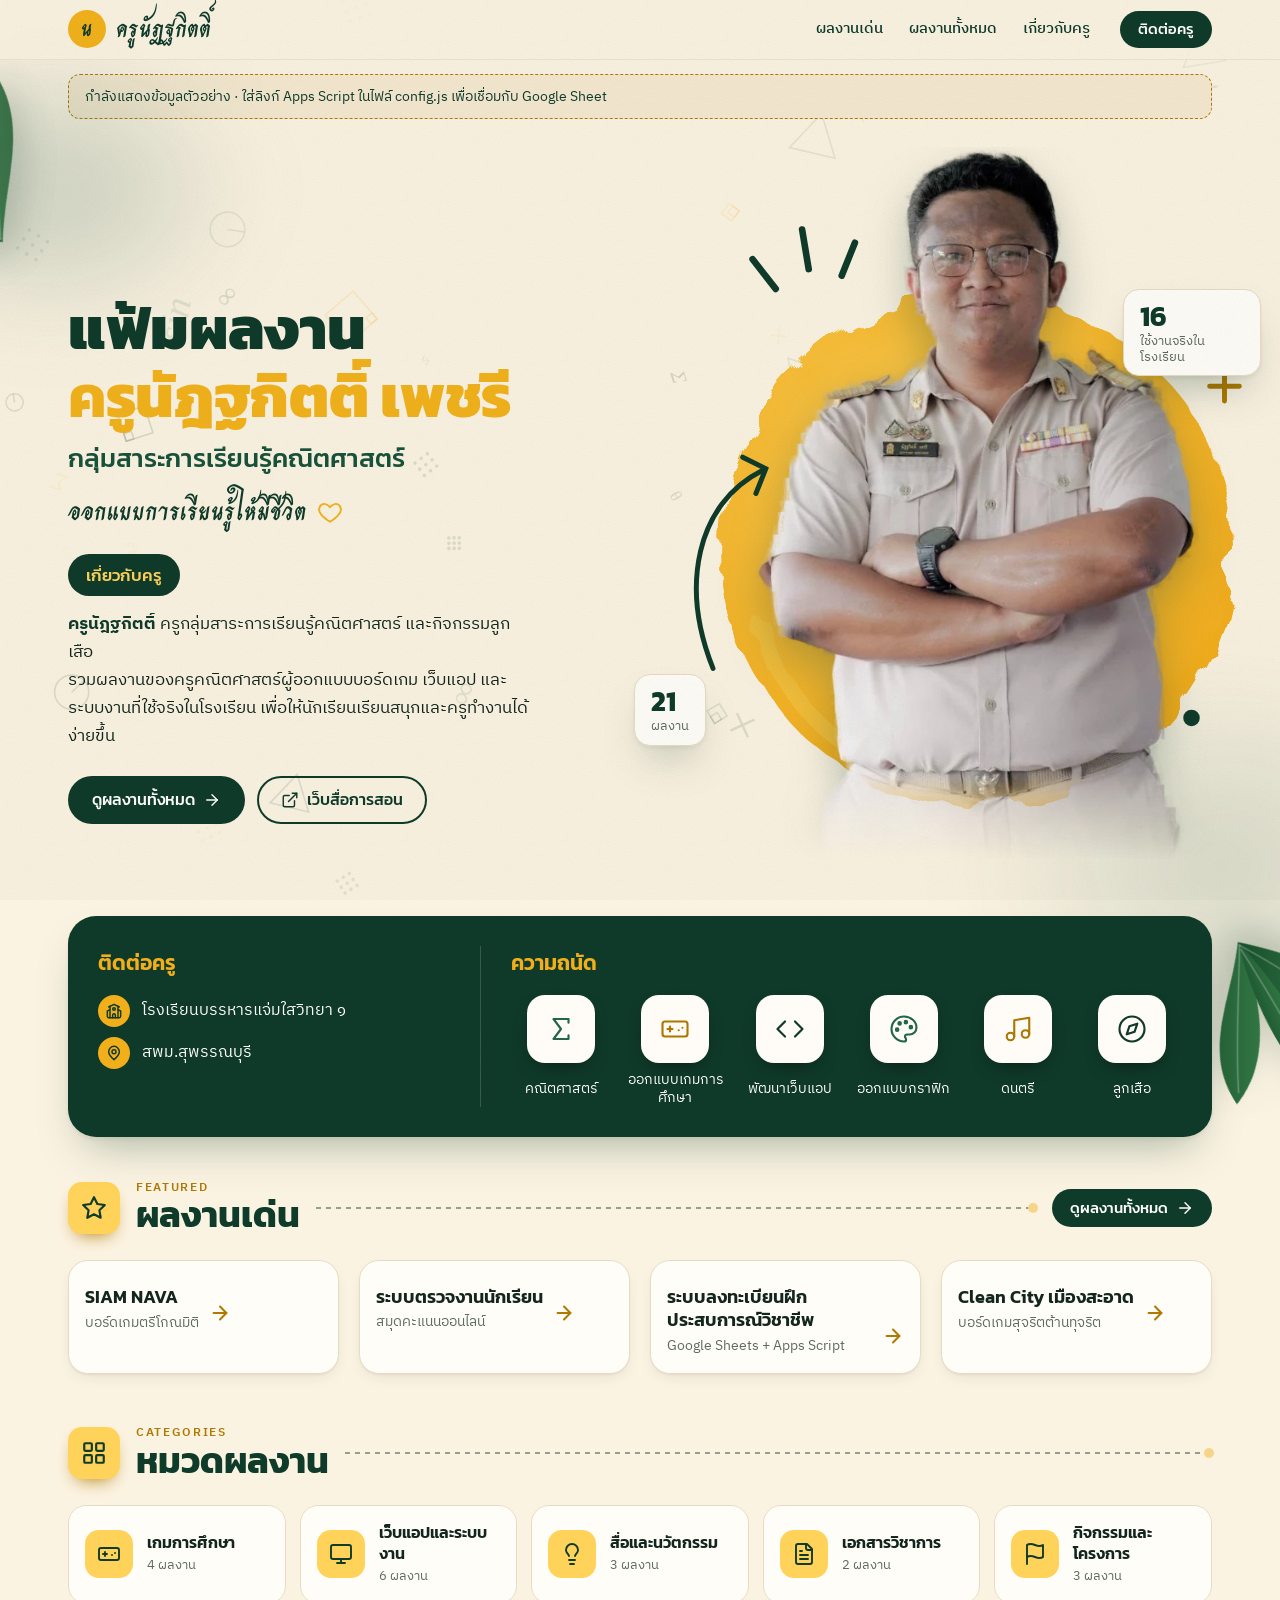
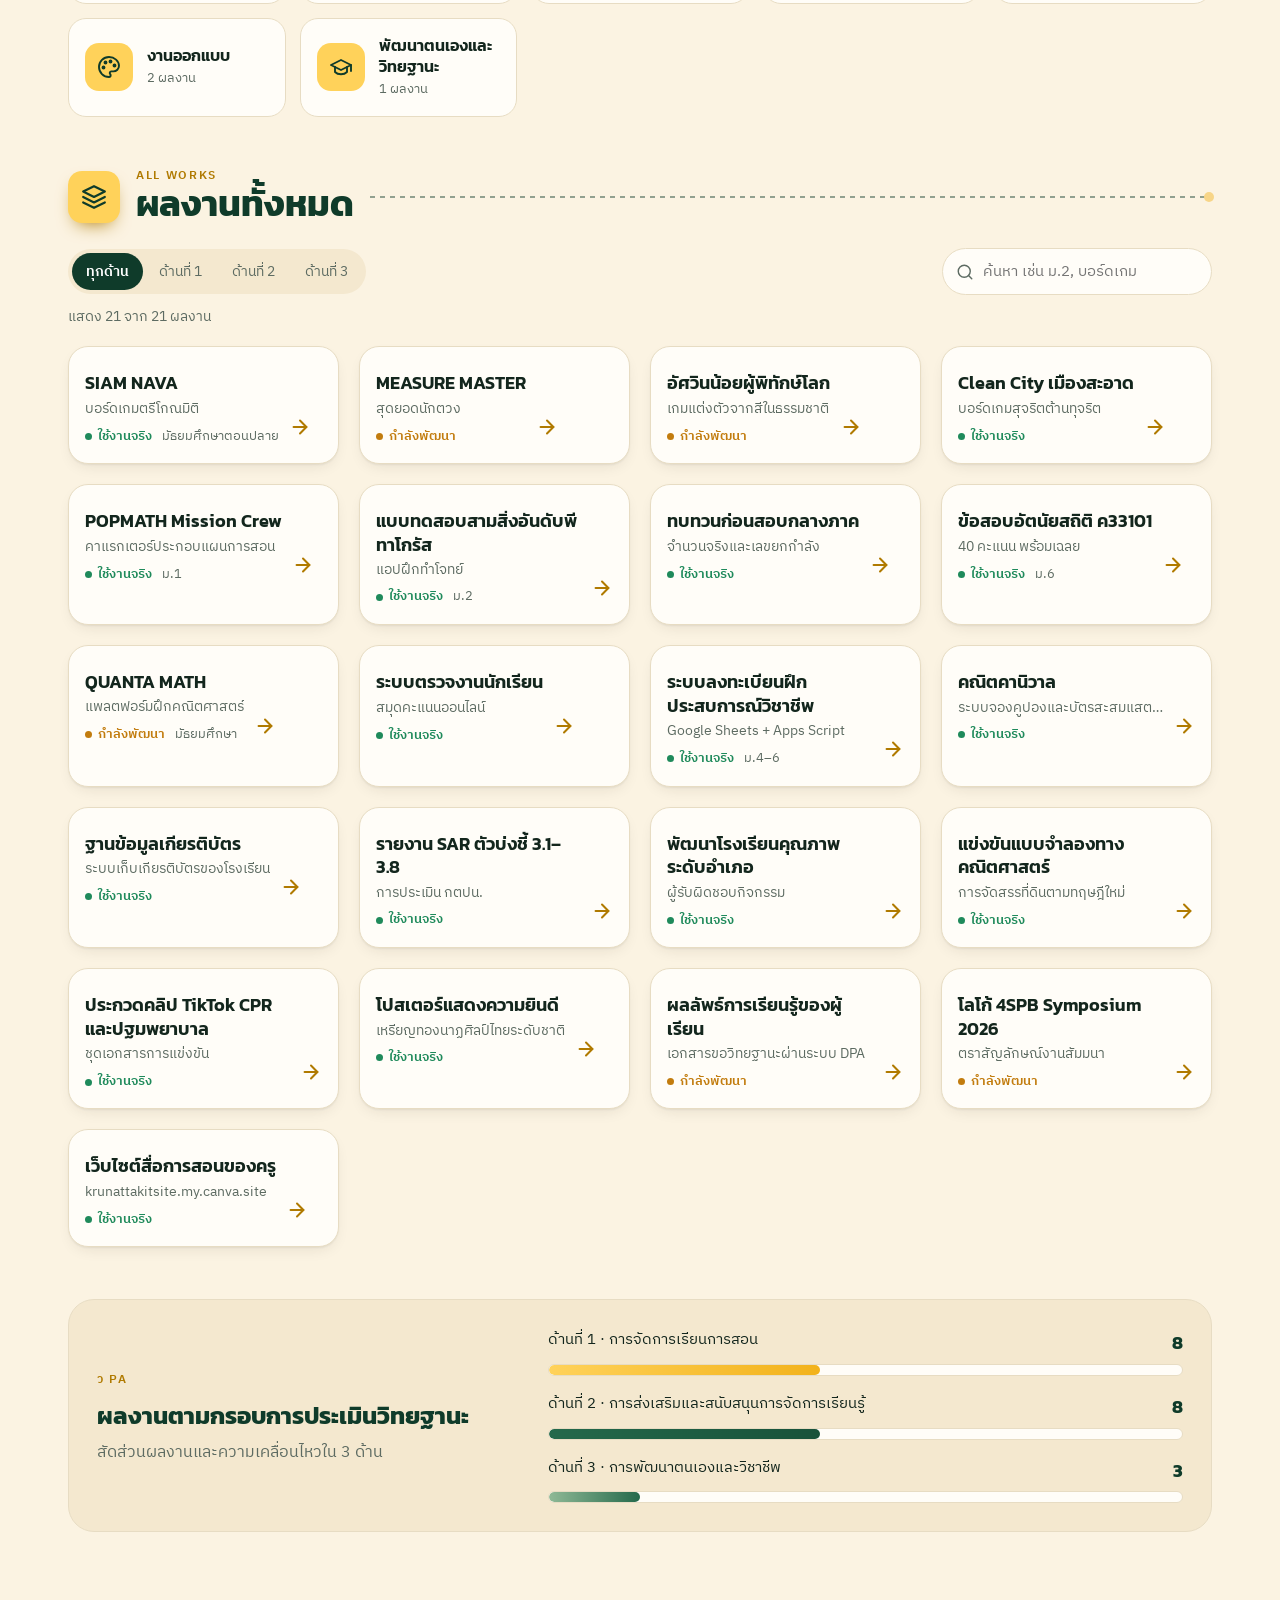
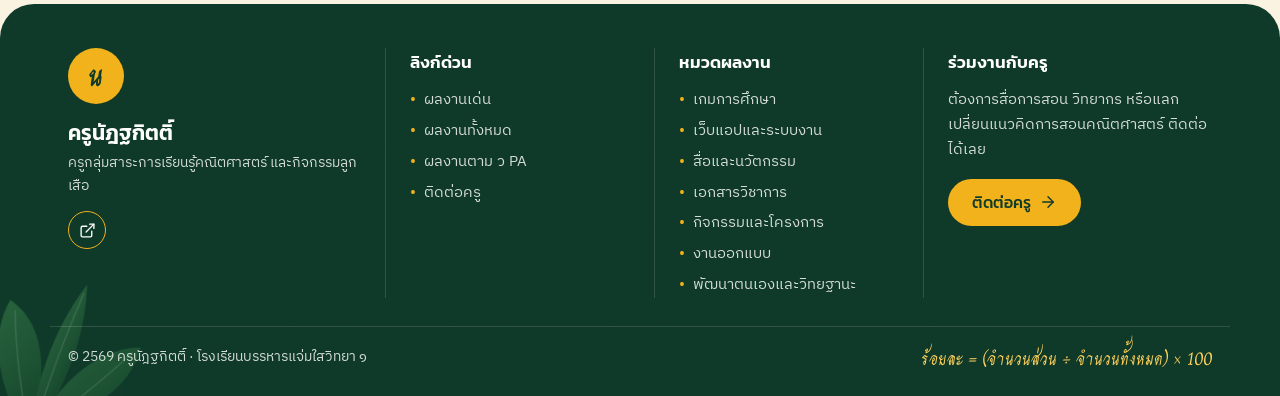
==== commit 2e5cd270: "แก้การสะกดชื่อเป็น นัฎฐกิตติ์ ทั้งเว็บ Co-Authored-By: Claude Opus 5.5 <noreply@anthropic.com> Claud" ====
--- a/index.html
+++ b/index.html
@@ -3,9 +3,9 @@
 <head>
 <meta charset="utf-8">
 <meta name="viewport" content="width=device-width, initial-scale=1, viewport-fit=cover">
-<title>แฟ้มผลงานครูนัฏฐกิตติ์</title>
-<meta name="description" content="รวมผลงานวิชาชีพครูคณิตศาสตร์ เกมการศึกษา สื่อดิจิทัล ระบบงาน และความเคลื่อนไหวของครูนัฏฐกิตติ์ โรงเรียนบรรหารแจ่มใสวิทยา ๑">
-<meta property="og:title" content="แฟ้มผลงานครูนัฏฐกิตติ์">
+<title>แฟ้มผลงานครูนัฎฐกิตติ์</title>
+<meta name="description" content="รวมผลงานวิชาชีพครูคณิตศาสตร์ เกมการศึกษา สื่อดิจิทัล ระบบงาน และความเคลื่อนไหวของครูนัฎฐกิตติ์ โรงเรียนบรรหารแจ่มใสวิทยา ๑">
+<meta property="og:title" content="แฟ้มผลงานครูนัฎฐกิตติ์">
 <meta property="og:description" content="รวมผลงานวิชาชีพครูคณิตศาสตร์ เกมการศึกษา สื่อดิจิทัล และระบบงานที่ใช้จริงในโรงเรียน">
 <meta property="og:type" content="website">
 <meta name="theme-color" content="#0f3b2a">
